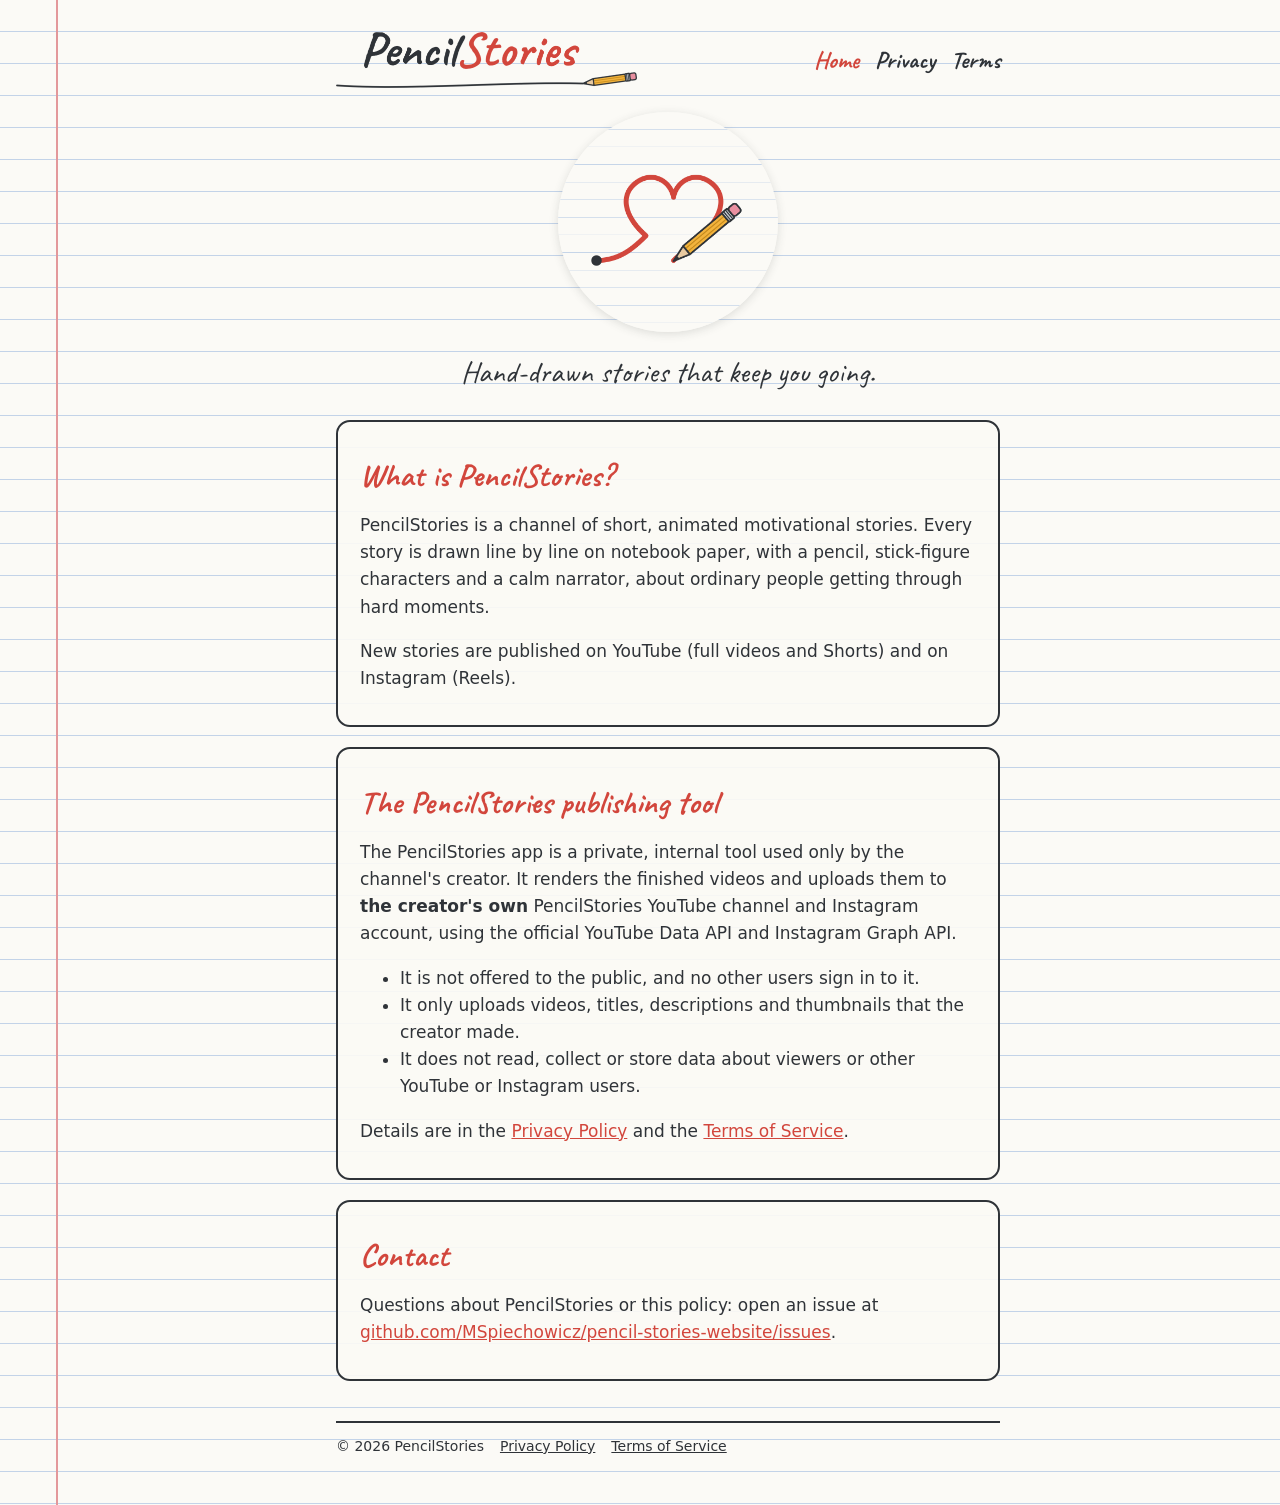
==== index.html @ df5fbd58 "PencilStories website: homepage, privacy policy, terms Co-Authored-By: Claude Opus 5.5 <noreply@anth" ====
<!doctype html>
<html lang="en">
<head>
  <meta charset="utf-8">
  <meta name="viewport" content="width=device-width, initial-scale=1">
  <title>PencilStories</title>
  <meta name="description" content="PencilStories: hand-drawn stories that keep you going. Short animated motivational stories for YouTube and Instagram.">
  <link rel="icon" type="image/png" href="assets/favicon.png">
  <link rel="preconnect" href="https://fonts.googleapis.com">
  <link rel="preconnect" href="https://fonts.gstatic.com" crossorigin>
  <link href="https://fonts.googleapis.com/css2?family=Caveat:wght@500;700&display=swap" rel="stylesheet">
  <link rel="stylesheet" href="style.css">
</head>
<body>
<div class="wrap">
  <header>
    <a class="brand" href="./"><img src="assets/logo-wordmark.png" alt="PencilStories"></a>
    <nav><a href="./" aria-current="page">Home</a><a href="privacy.html">Privacy</a><a href="terms.html">Terms</a></nav>
  </header>

  <div class="hero"><img src="assets/logo.png" alt="PencilStories logo: a pencil drawing a heart"></div>
  <p class="tagline">Hand-drawn stories that keep you going.</p>

  <div class="card">
    <h2>What is PencilStories?</h2>
    <p>PencilStories is a channel of short, animated motivational stories. Every story is drawn line by line on notebook paper, with a pencil, stick-figure characters and a calm narrator, about ordinary people getting through hard moments.</p>
    <p>New stories are published on YouTube (full videos and Shorts) and on Instagram (Reels).</p>
  </div>

  <div class="card">
    <h2>The PencilStories publishing tool</h2>
    <p>The PencilStories app is a private, internal tool used only by the channel's creator. It renders the finished videos and uploads them to <strong>the creator's own</strong> PencilStories YouTube channel and Instagram account, using the official YouTube Data API and Instagram Graph API.</p>
    <ul>
      <li>It is not offered to the public, and no other users sign in to it.</li>
      <li>It only uploads videos, titles, descriptions and thumbnails that the creator made.</li>
      <li>It does not read, collect or store data about viewers or other YouTube or Instagram users.</li>
    </ul>
    <p>Details are in the <a href="privacy.html">Privacy Policy</a> and the <a href="terms.html">Terms of Service</a>.</p>
  </div>

  <div class="card">
    <h2>Contact</h2>
    <p>Questions about PencilStories or this policy: open an issue at <a href="https://github.com/MSpiechowicz/pencil-stories-website/issues">github.com/MSpiechowicz/pencil-stories-website/issues</a>.</p>
  </div>

  <footer>
    <span>&copy; 2026 PencilStories</span>
    <a href="privacy.html">Privacy Policy</a>
    <a href="terms.html">Terms of Service</a>
  </footer>
</div>
</body>
</html>
---- style.css ----
:root {
  --paper: #fbfaf6;
  --ink: #2f3338;
  --red: #d2463c;
  --rule: #c3d3e8;
  --margin: #e3989b;
  --pencil: #f2b33d;
}
* { box-sizing: border-box; }
html { -webkit-text-size-adjust: 100%; }
body {
  margin: 0;
  color: var(--ink);
  background-color: var(--paper);
  background-image:
    linear-gradient(to right, transparent 56px, var(--margin) 56px, var(--margin) 58px, transparent 58px),
    repeating-linear-gradient(to bottom, transparent 0, transparent 31px, var(--rule) 31px, var(--rule) 32px);
  font: 17px/1.6 system-ui, -apple-system, "Segoe UI", Roboto, sans-serif;
}
.wrap { max-width: 760px; margin: 0 auto; padding: 32px 20px 48px 76px; }
header { display: flex; align-items: center; justify-content: space-between; gap: 16px; flex-wrap: wrap; margin-bottom: 24px; }
header a.brand img { height: 56px; width: auto; display: block; }
nav a { color: var(--ink); margin-left: 16px; font-family: "Caveat", cursive; font-size: 24px; font-weight: 700; text-decoration: none; }
nav a:hover, nav a[aria-current] { color: var(--red); }
h1, h2 { font-family: "Caveat", cursive; font-weight: 700; line-height: 1.15; }
h1 { font-size: 46px; margin: 8px 0 12px; }
h2 { font-size: 32px; margin: 32px 0 8px; color: var(--red); }
a { color: var(--red); }
.hero { text-align: center; margin: 24px 0 8px; }
.hero img { width: 220px; height: 220px; border-radius: 50%; box-shadow: 0 2px 10px rgba(47, 51, 56, .15); }
.tagline { font-family: "Caveat", cursive; font-size: 30px; text-align: center; margin: 8px 0 24px; }
.card { background: rgba(251, 250, 246, .92); border: 2px solid var(--ink); border-radius: 14px; padding: 4px 22px 16px; margin: 20px 0; }
.links { display: flex; gap: 12px; flex-wrap: wrap; justify-content: center; margin: 16px 0; }
.btn { display: inline-block; padding: 8px 18px; border: 2px solid var(--ink); border-radius: 999px; background: var(--paper); color: var(--ink); text-decoration: none; font-weight: 600; }
.btn:hover { background: var(--pencil); }
footer { margin-top: 40px; padding-top: 12px; border-top: 2px solid var(--ink); font-size: 14px; display: flex; gap: 16px; flex-wrap: wrap; }
footer a { color: var(--ink); }
.muted { opacity: .75; font-size: 15px; }
@media (max-width: 560px) {
  body { background-image: repeating-linear-gradient(to bottom, transparent 0, transparent 31px, var(--rule) 31px, var(--rule) 32px); }
  .wrap { padding: 20px 16px 40px; }
  nav a { margin: 0 14px 0 0; }
  h1 { font-size: 38px; }
}
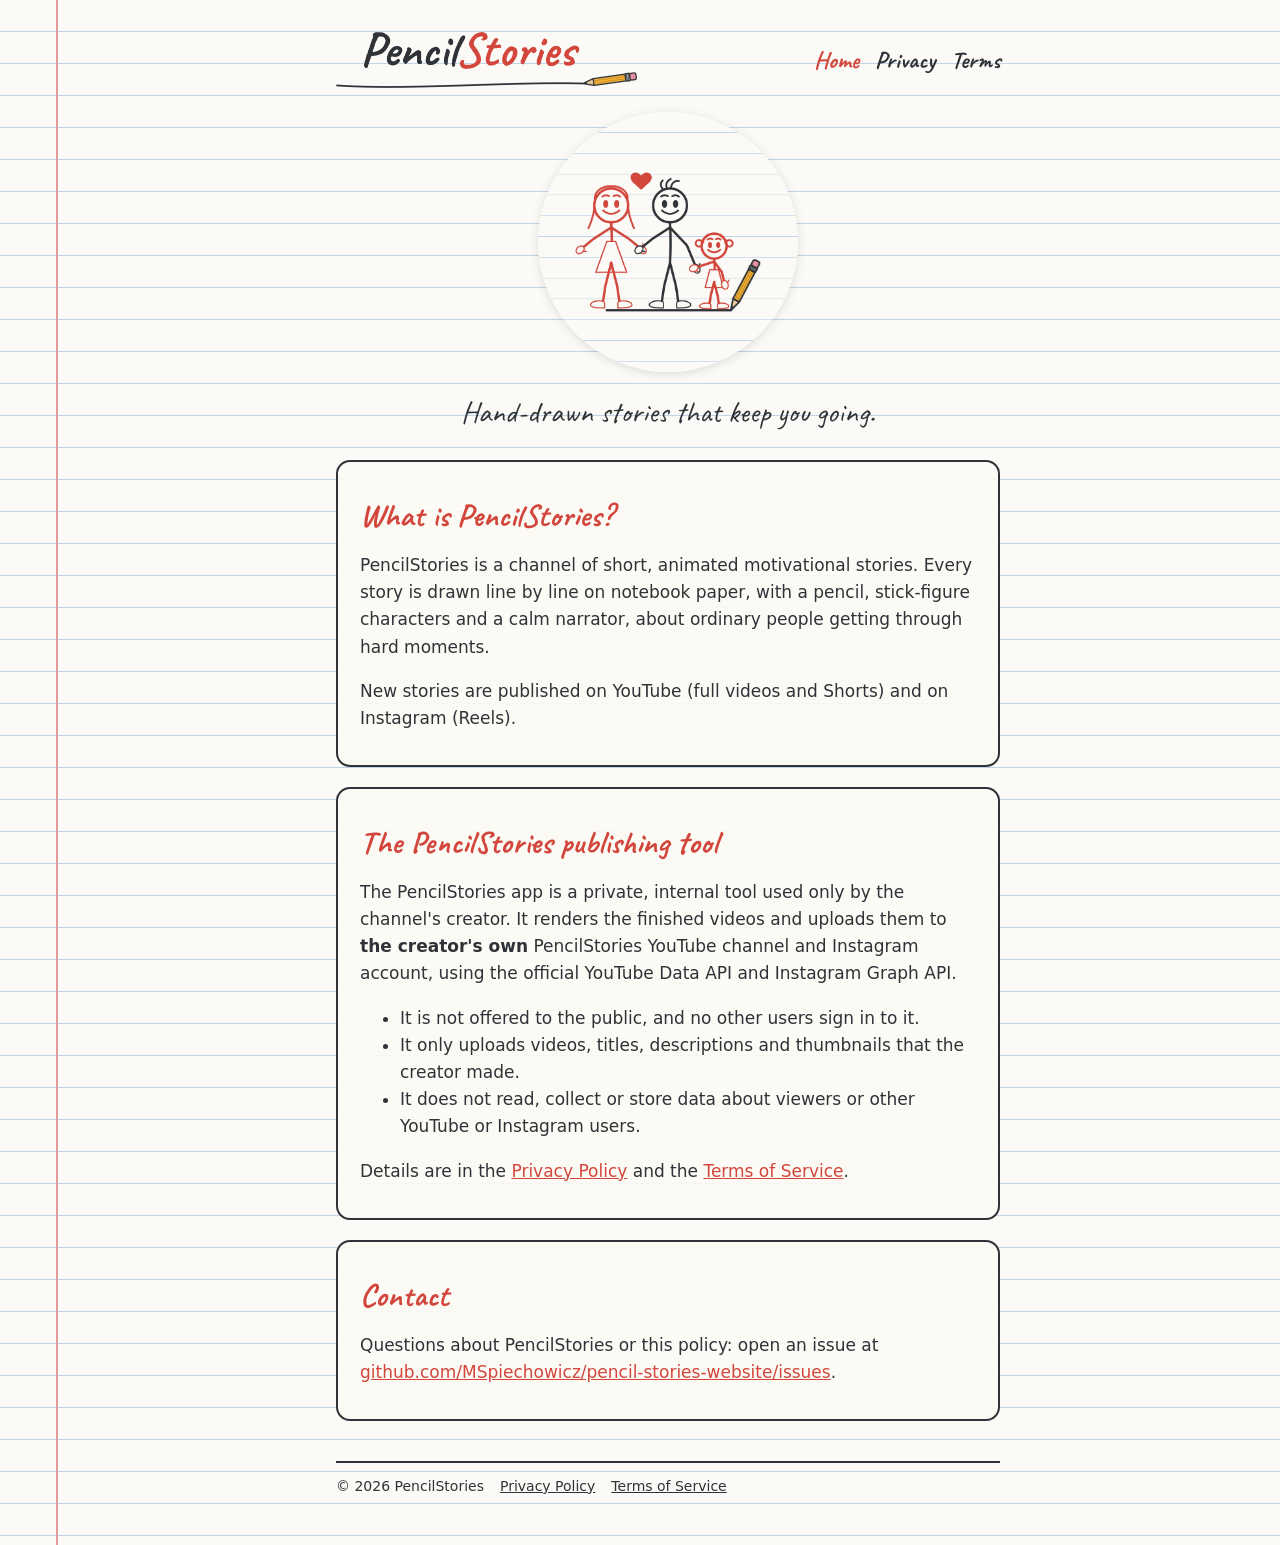
==== commit d5c612f6: "Use the family avatar as the main logo Co-Authored-By: Claude Opus 5.5 <noreply@anthropic.com>" ====
--- a/index.html
+++ b/index.html
@@ -18,7 +18,7 @@
     <nav><a href="./" aria-current="page">Home</a><a href="privacy.html">Privacy</a><a href="terms.html">Terms</a></nav>
   </header>
 
-  <div class="hero"><img src="assets/logo.png" alt="PencilStories logo: a pencil drawing a heart"></div>
+  <div class="hero"><img src="assets/logo.png" alt="PencilStories logo: a hand-drawn stick-figure family holding hands"></div>
   <p class="tagline">Hand-drawn stories that keep you going.</p>
 
   <div class="card">
--- a/style.css
+++ b/style.css
@@ -27,7 +27,7 @@
 h2 { font-size: 32px; margin: 32px 0 8px; color: var(--red); }
 a { color: var(--red); }
 .hero { text-align: center; margin: 24px 0 8px; }
-.hero img { width: 220px; height: 220px; border-radius: 50%; box-shadow: 0 2px 10px rgba(47, 51, 56, .15); }
+.hero img { width: 260px; height: 260px; border-radius: 50%; box-shadow: 0 2px 10px rgba(47, 51, 56, .15); }
 .tagline { font-family: "Caveat", cursive; font-size: 30px; text-align: center; margin: 8px 0 24px; }
 .card { background: rgba(251, 250, 246, .92); border: 2px solid var(--ink); border-radius: 14px; padding: 4px 22px 16px; margin: 20px 0; }
 .links { display: flex; gap: 12px; flex-wrap: wrap; justify-content: center; margin: 16px 0; }
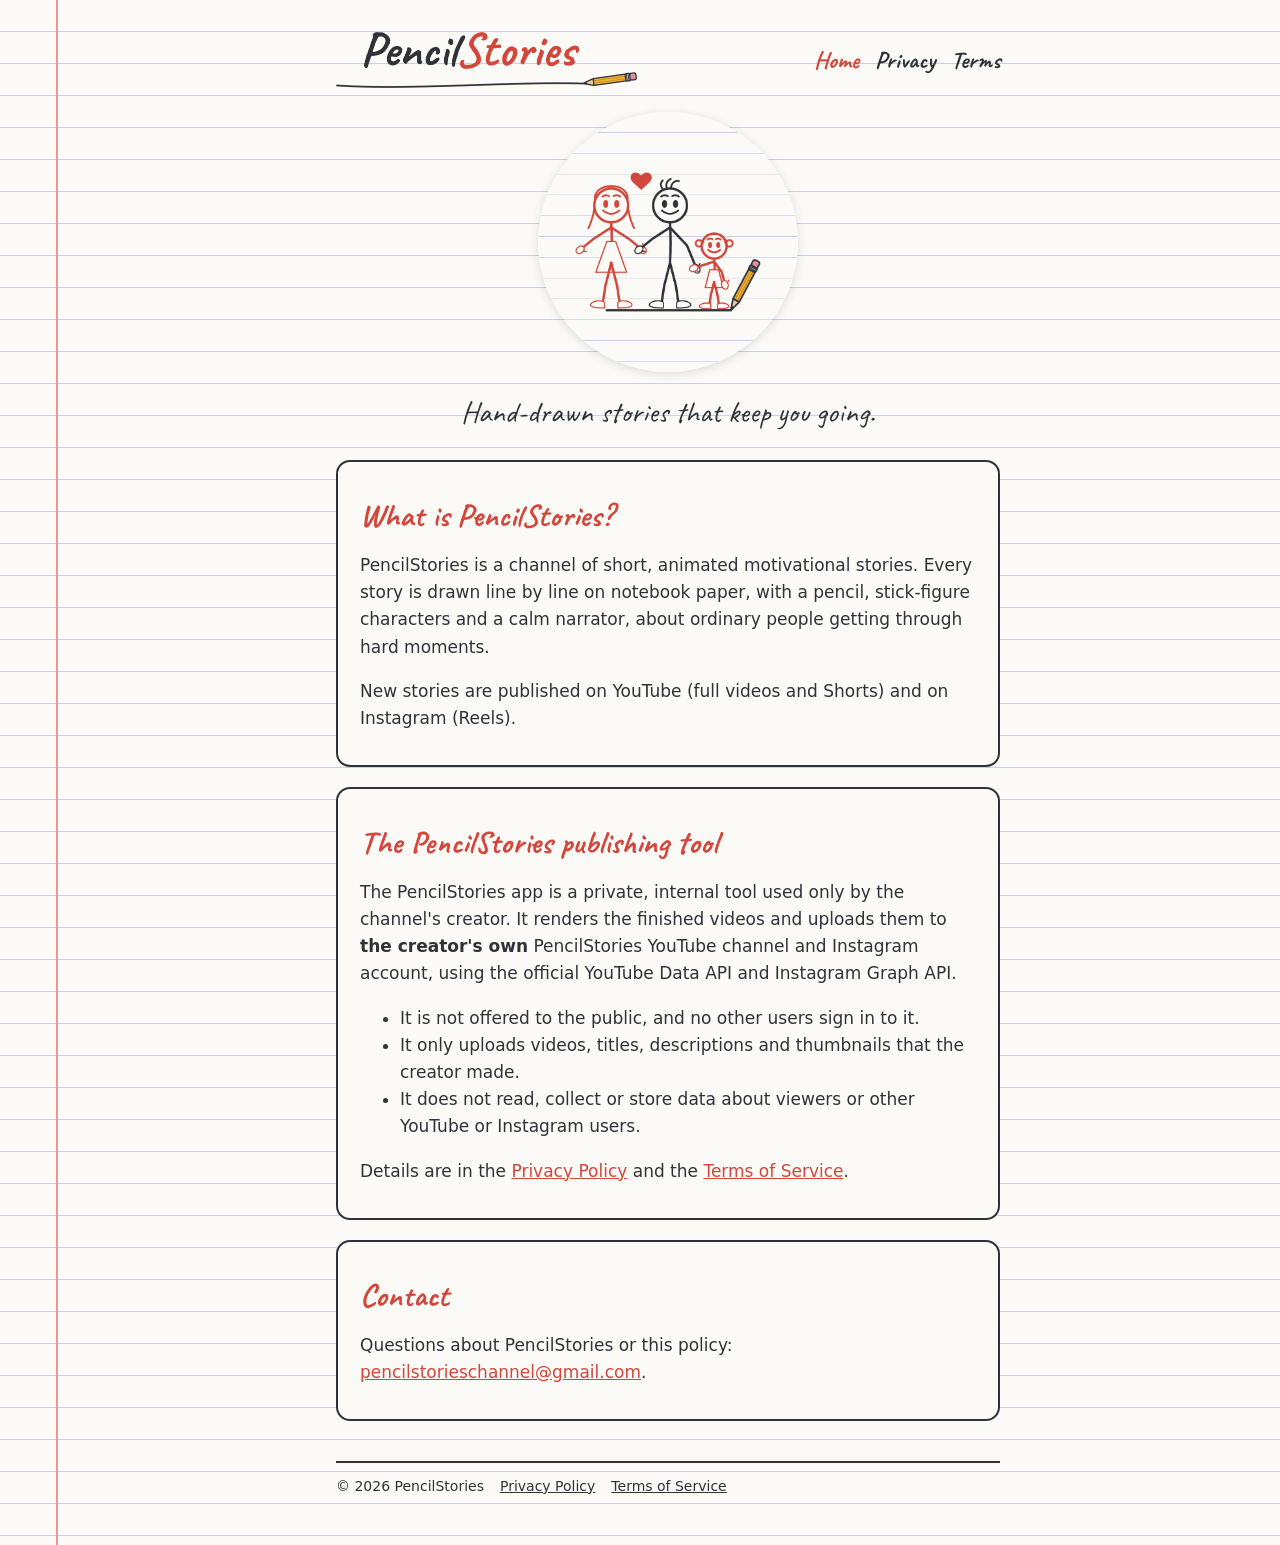
==== commit bd181ca3: "Add contact email Co-Authored-By: Claude Opus 5.5 <noreply@anthropic.com>" ====
--- a/index.html
+++ b/index.html
@@ -40,7 +40,7 @@
 
   <div class="card">
     <h2>Contact</h2>
-    <p>Questions about PencilStories or this policy: open an issue at <a href="https://github.com/MSpiechowicz/pencil-stories-website/issues">github.com/MSpiechowicz/pencil-stories-website/issues</a>.</p>
+    <p>Questions about PencilStories or this policy: <a href="mailto:pencilstorieschannel@gmail.com">pencilstorieschannel@gmail.com</a>.</p>
   </div>
 
   <footer>
--- a/style.css
+++ b/style.css
@@ -23,13 +23,13 @@
 nav a { color: var(--ink); margin-left: 16px; font-family: "Caveat", cursive; font-size: 24px; font-weight: 700; text-decoration: none; }
 nav a:hover, nav a[aria-current] { color: var(--red); }
 h1, h2 { font-family: "Caveat", cursive; font-weight: 700; line-height: 1.15; }
-h1 { font-size: 46px; margin: 8px 0 12px; }
+h1 { font-size: 46px; margin: 8px 0 12px; display: inline-block; background: var(--paper); padding: 0 10px; border-radius: 8px; }
 h2 { font-size: 32px; margin: 32px 0 8px; color: var(--red); }
 a { color: var(--red); }
 .hero { text-align: center; margin: 24px 0 8px; }
 .hero img { width: 260px; height: 260px; border-radius: 50%; box-shadow: 0 2px 10px rgba(47, 51, 56, .15); }
 .tagline { font-family: "Caveat", cursive; font-size: 30px; text-align: center; margin: 8px 0 24px; }
-.card { background: rgba(251, 250, 246, .92); border: 2px solid var(--ink); border-radius: 14px; padding: 4px 22px 16px; margin: 20px 0; }
+.card { background: var(--paper); border: 2px solid var(--ink); border-radius: 14px; padding: 4px 22px 16px; margin: 20px 0; }
 .links { display: flex; gap: 12px; flex-wrap: wrap; justify-content: center; margin: 16px 0; }
 .btn { display: inline-block; padding: 8px 18px; border: 2px solid var(--ink); border-radius: 999px; background: var(--paper); color: var(--ink); text-decoration: none; font-weight: 600; }
 .btn:hover { background: var(--pencil); }
@@ -42,3 +42,4 @@
   nav a { margin: 0 14px 0 0; }
   h1 { font-size: 38px; }
 }
+.card .muted { margin-top: 18px; }
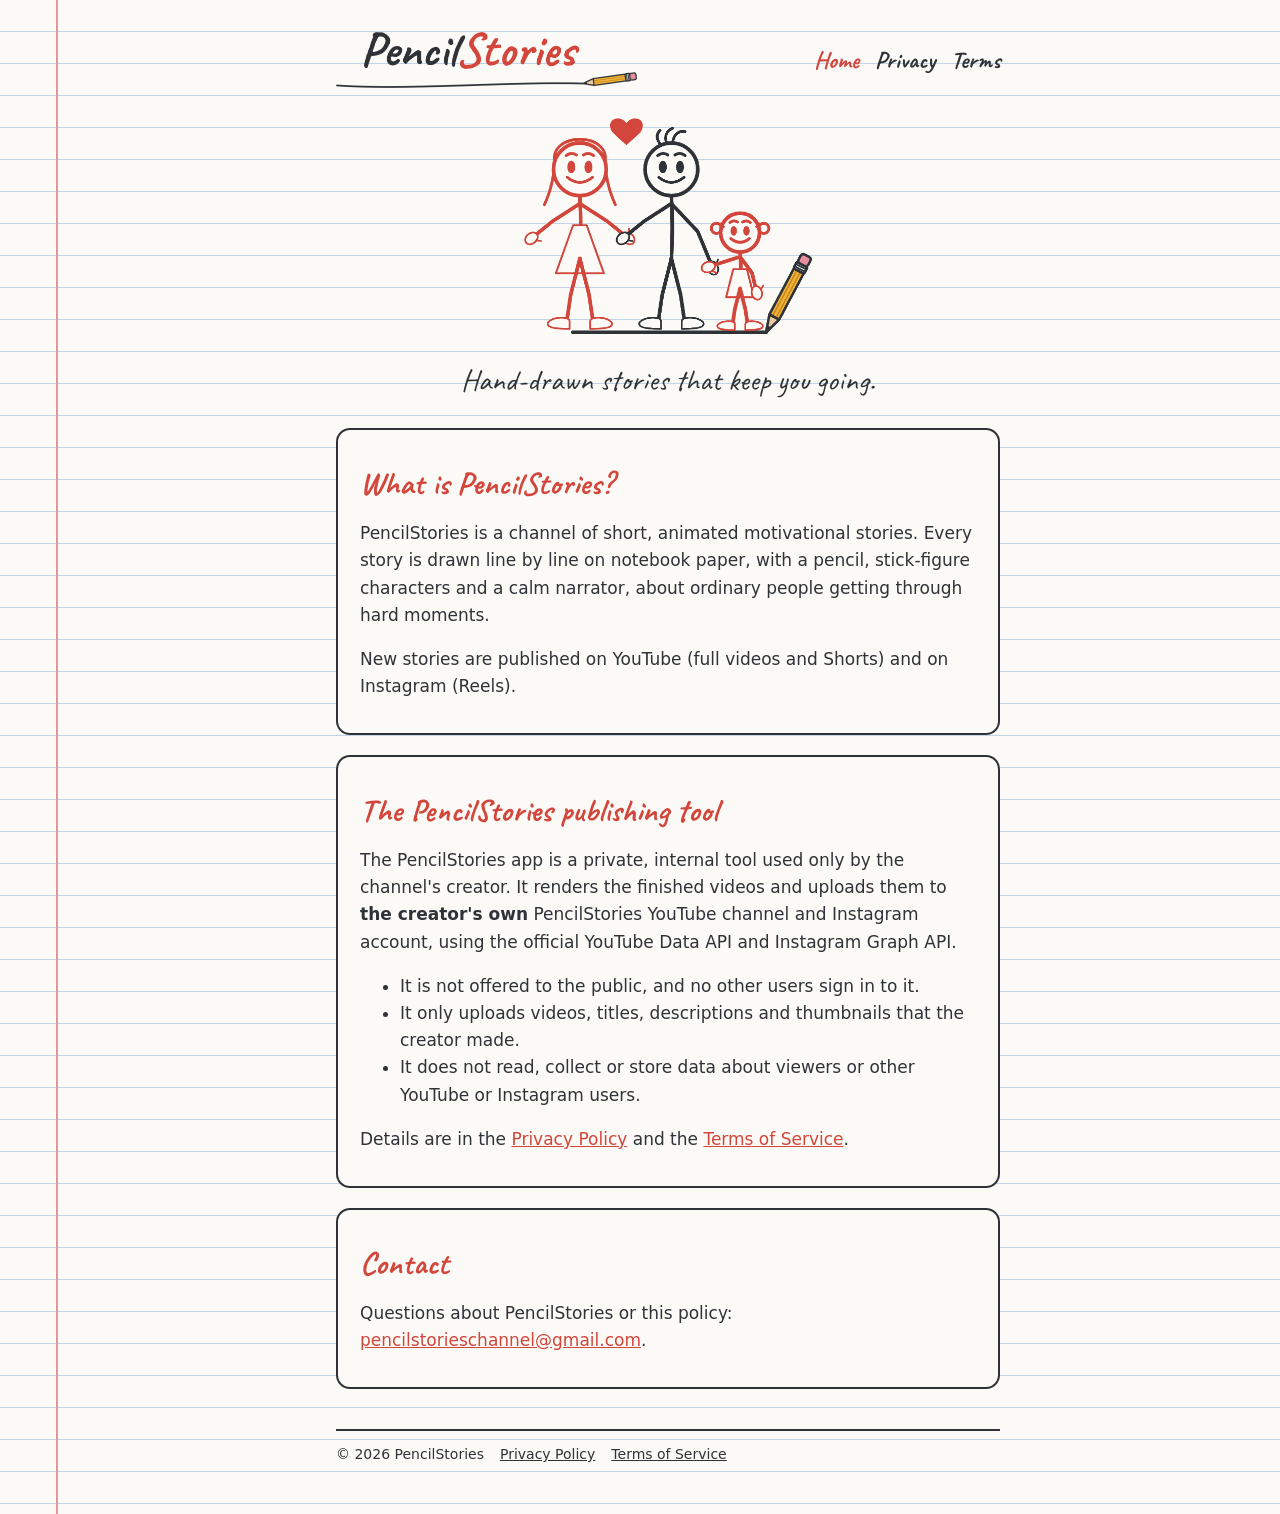
==== commit f75464e5: "Draw the family logo straight on the page, no circle Co-Authored-By: Claude Opus 5.5 <noreply@anthro" ====
--- a/index.html
+++ b/index.html
@@ -18,7 +18,7 @@
     <nav><a href="./" aria-current="page">Home</a><a href="privacy.html">Privacy</a><a href="terms.html">Terms</a></nav>
   </header>
 
-  <div class="hero"><img src="assets/logo.png" alt="PencilStories logo: a hand-drawn stick-figure family holding hands"></div>
+  <div class="hero"><img src="assets/family.png" alt="PencilStories logo: a hand-drawn stick-figure family holding hands"></div>
   <p class="tagline">Hand-drawn stories that keep you going.</p>
 
   <div class="card">
--- a/style.css
+++ b/style.css
@@ -27,7 +27,7 @@
 h2 { font-size: 32px; margin: 32px 0 8px; color: var(--red); }
 a { color: var(--red); }
 .hero { text-align: center; margin: 24px 0 8px; }
-.hero img { width: 260px; height: 260px; border-radius: 50%; box-shadow: 0 2px 10px rgba(47, 51, 56, .15); }
+.hero img { width: 300px; max-width: 80%; height: auto; display: inline-block; }
 .tagline { font-family: "Caveat", cursive; font-size: 30px; text-align: center; margin: 8px 0 24px; }
 .card { background: var(--paper); border: 2px solid var(--ink); border-radius: 14px; padding: 4px 22px 16px; margin: 20px 0; }
 .links { display: flex; gap: 12px; flex-wrap: wrap; justify-content: center; margin: 16px 0; }
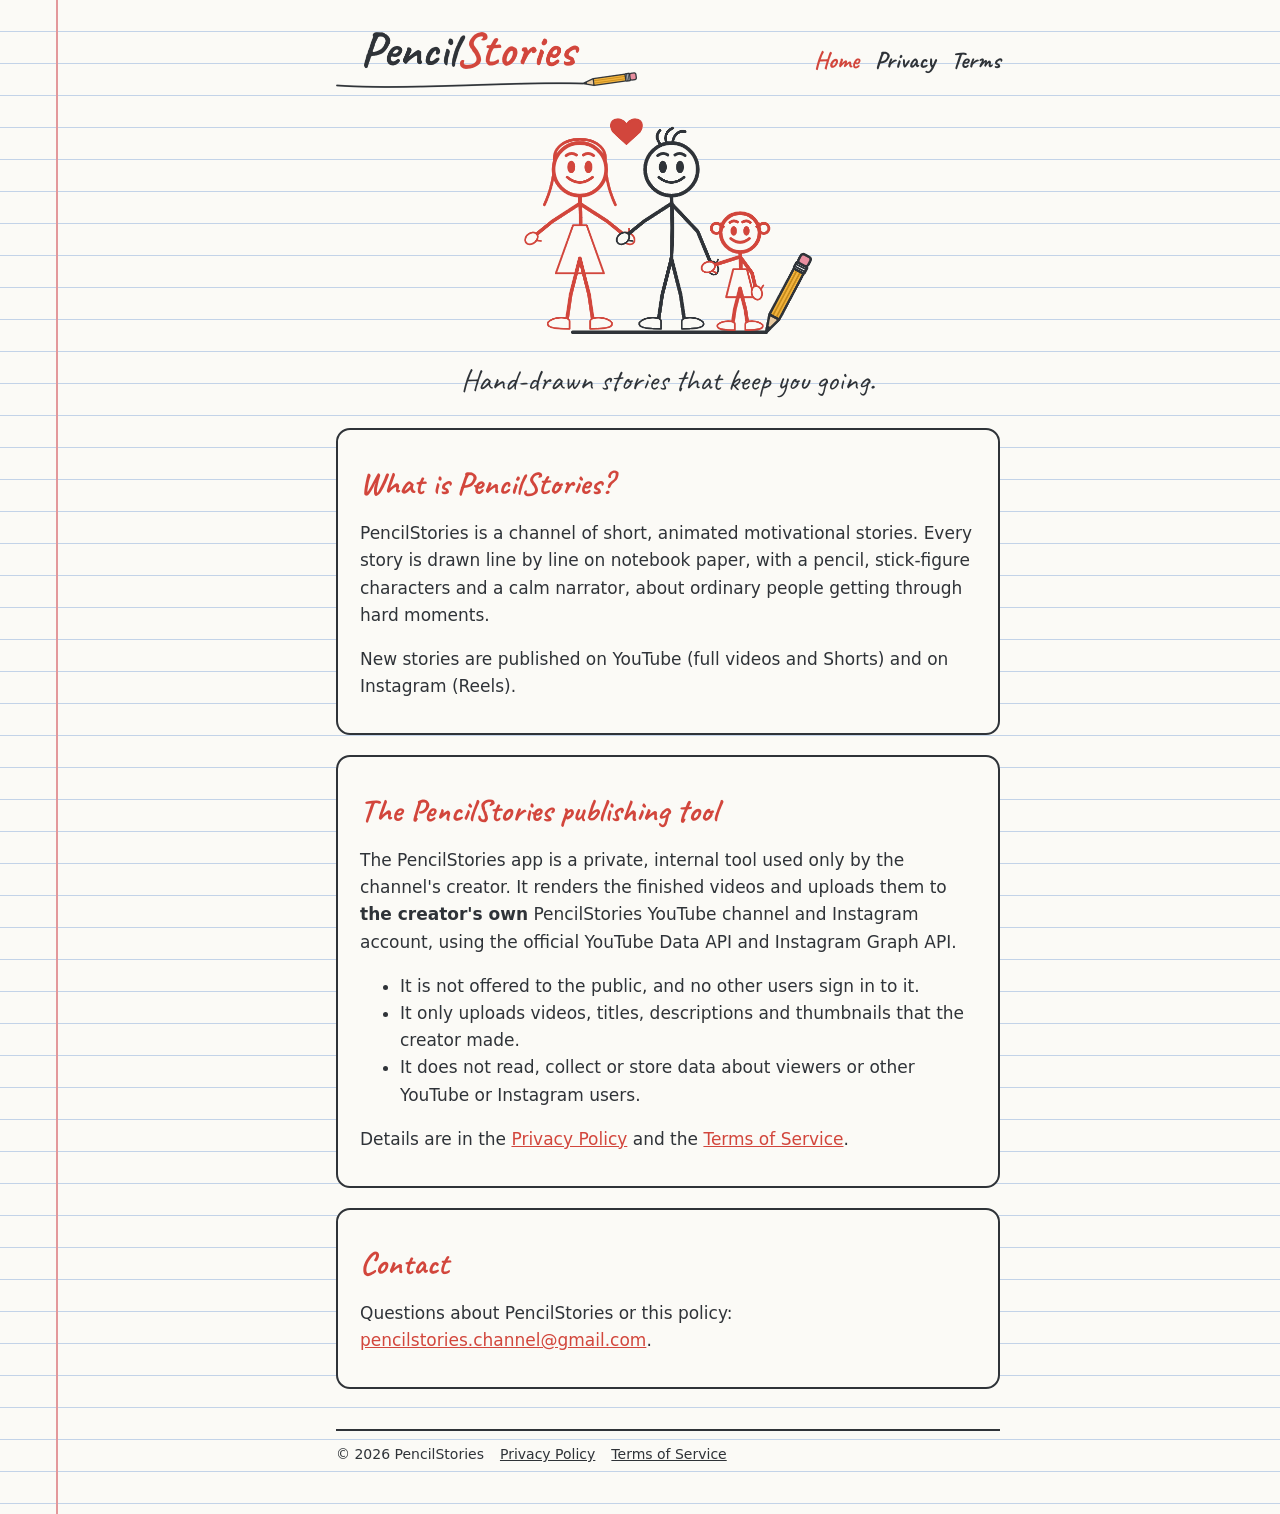
==== commit 9b0f24e4: "Use pencilstories.channel@gmail.com to match the OAuth support email Co-Authored-By: Claude Opus 5.5" ====
--- a/index.html
+++ b/index.html
@@ -9,7 +9,7 @@
   <link rel="preconnect" href="https://fonts.googleapis.com">
   <link rel="preconnect" href="https://fonts.gstatic.com" crossorigin>
   <link href="https://fonts.googleapis.com/css2?family=Caveat:wght@500;700&display=swap" rel="stylesheet">
-  <link rel="stylesheet" href="style.css">
+  <link rel="stylesheet" href="style.css?v=3">
 </head>
 <body>
 <div class="wrap">
@@ -40,7 +40,7 @@
 
   <div class="card">
     <h2>Contact</h2>
-    <p>Questions about PencilStories or this policy: <a href="mailto:pencilstorieschannel@gmail.com">pencilstorieschannel@gmail.com</a>.</p>
+    <p>Questions about PencilStories or this policy: <a href="mailto:pencilstories.channel@gmail.com">pencilstories.channel@gmail.com</a>.</p>
   </div>
 
   <footer>
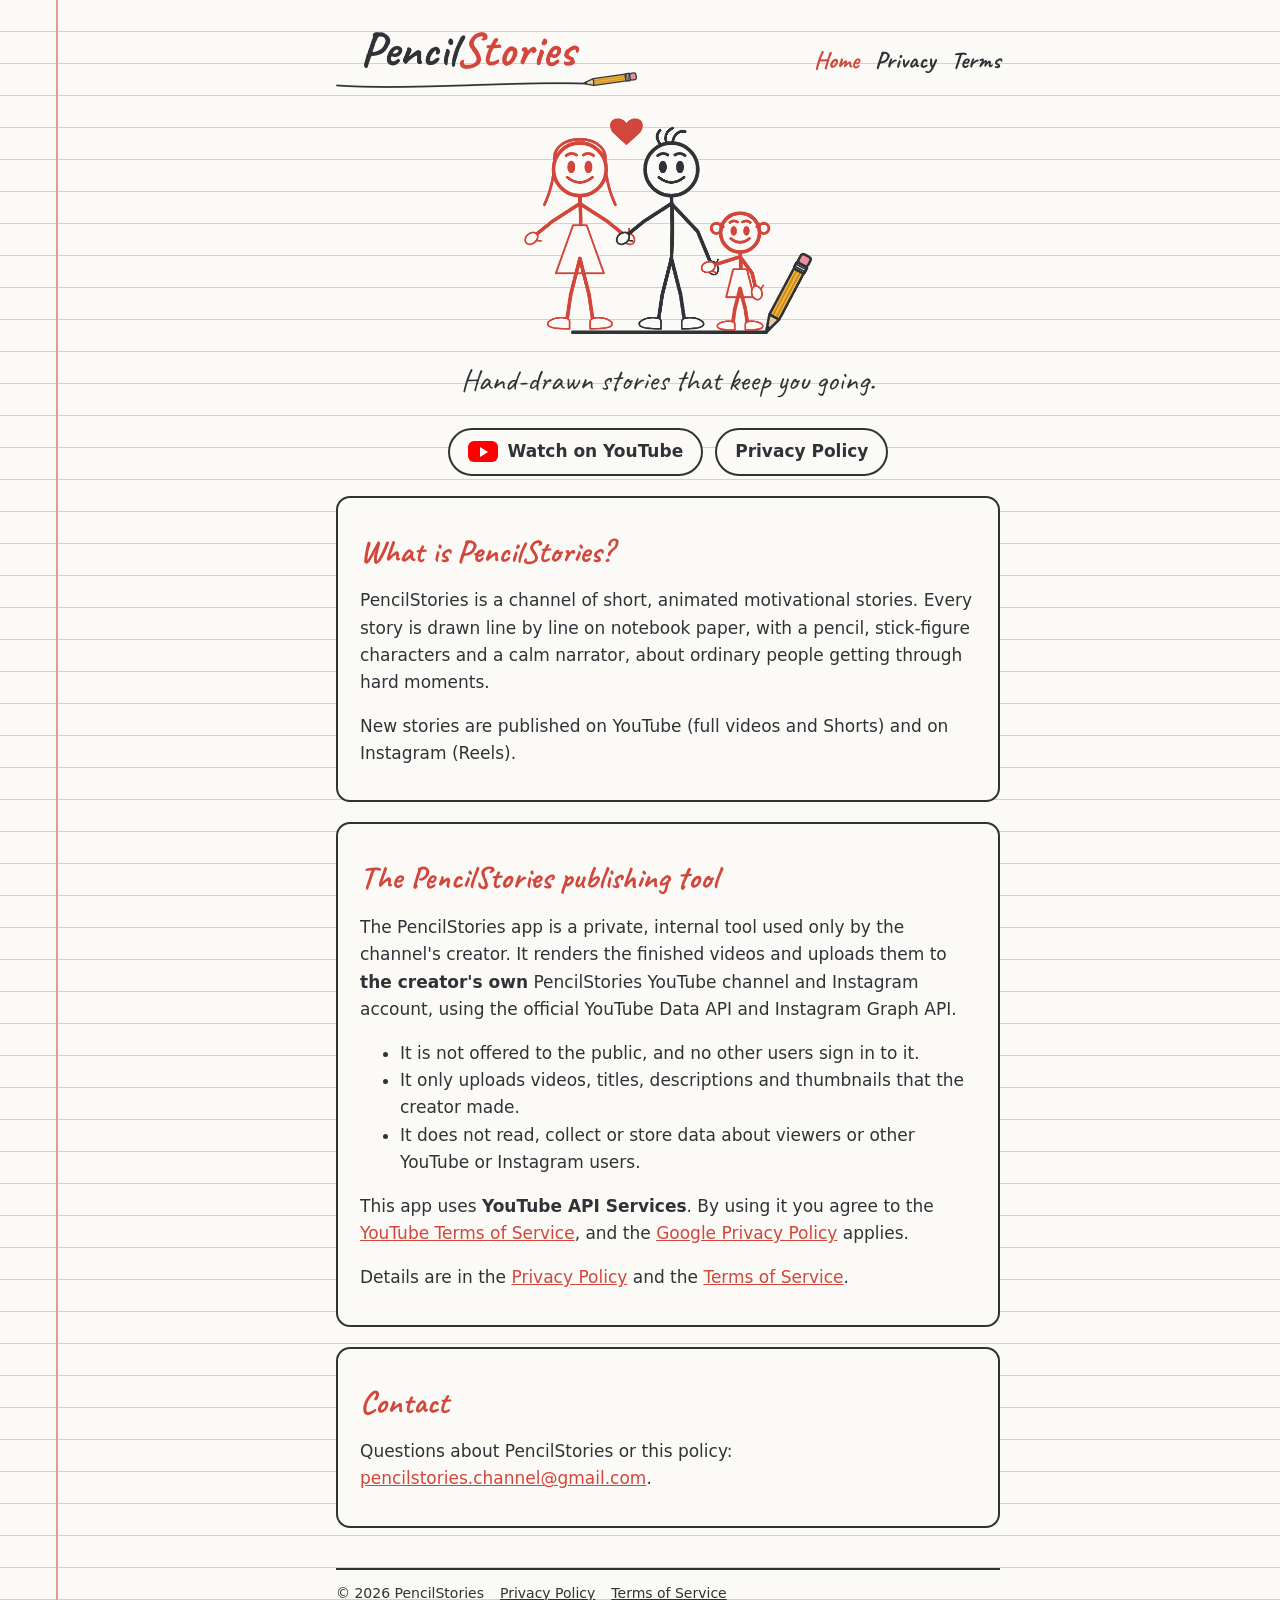
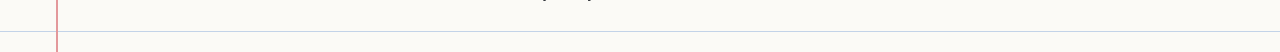
==== commit 1c986055: "Homepage: YouTube channel link and YouTube API Services notice Co-Authored-By: Claude Opus 5.5 <nore" ====
--- a/index.html
+++ b/index.html
@@ -9,7 +9,7 @@
   <link rel="preconnect" href="https://fonts.googleapis.com">
   <link rel="preconnect" href="https://fonts.gstatic.com" crossorigin>
   <link href="https://fonts.googleapis.com/css2?family=Caveat:wght@500;700&display=swap" rel="stylesheet">
-  <link rel="stylesheet" href="style.css?v=3">
+  <link rel="stylesheet" href="style.css?v=4">
 </head>
 <body>
 <div class="wrap">
@@ -20,6 +20,10 @@
 
   <div class="hero"><img src="assets/family.png" alt="PencilStories logo: a hand-drawn stick-figure family holding hands"></div>
   <p class="tagline">Hand-drawn stories that keep you going.</p>
+  <div class="links">
+    <a class="btn yt" href="https://www.youtube.com/@pencilstorieschannel"><span class="yt-play" aria-hidden="true"></span>Watch on YouTube</a>
+    <a class="btn" href="privacy.html">Privacy Policy</a>
+  </div>
 
   <div class="card">
     <h2>What is PencilStories?</h2>
@@ -35,6 +39,7 @@
       <li>It only uploads videos, titles, descriptions and thumbnails that the creator made.</li>
       <li>It does not read, collect or store data about viewers or other YouTube or Instagram users.</li>
     </ul>
+    <p>This app uses <strong>YouTube API Services</strong>. By using it you agree to the <a href="https://www.youtube.com/t/terms">YouTube Terms of Service</a>, and the <a href="https://policies.google.com/privacy">Google Privacy Policy</a> applies.</p>
     <p>Details are in the <a href="privacy.html">Privacy Policy</a> and the <a href="terms.html">Terms of Service</a>.</p>
   </div>
 
--- a/style.css
+++ b/style.css
@@ -43,3 +43,6 @@
   h1 { font-size: 38px; }
 }
 .card .muted { margin-top: 18px; }
+.btn.yt { display: inline-flex; align-items: center; gap: 10px; }
+.yt-play { width: 30px; height: 21px; border-radius: 6px; background: #ff0000; position: relative; flex: none; }
+.yt-play::after { content: ""; position: absolute; left: 12px; top: 5.5px; border-style: solid; border-width: 5px 0 5px 8.5px; border-color: transparent transparent transparent #fff; }
